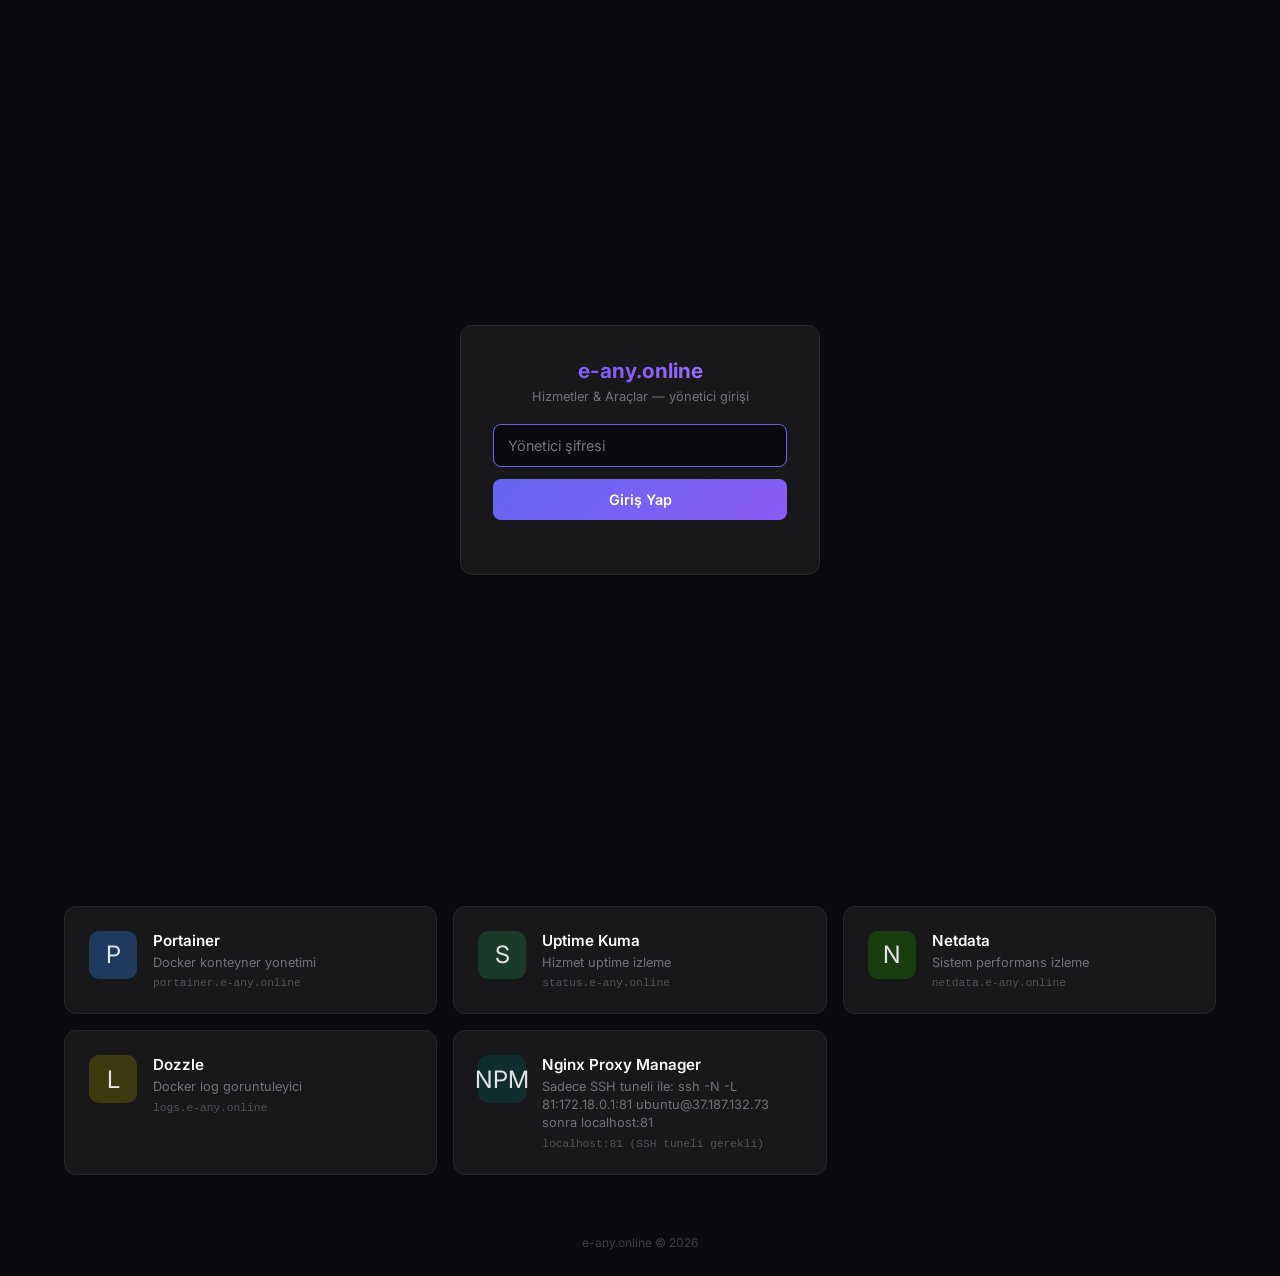
==== index.html @ 3131d8ff "initial: e-any-portal stack" ====
<!DOCTYPE html>
<html lang="tr">
<head>
    <meta charset="utf-8">
    <meta name="viewport" content="width=device-width, initial-scale=1">
    <title>e-any.online</title>
    <style>
        @import url('https://fonts.googleapis.com/css2?family=Inter:wght@300;400;500;600;700&display=swap');

        * { margin: 0; padding: 0; box-sizing: border-box; }

        body {
            font-family: 'Inter', sans-serif;
            background: #0a0a0f;
            color: #e4e4e7;
            min-height: 100vh;
        }

        .hero {
            text-align: center;
            padding: 60px 20px 20px;
        }

        .hero h1 {
            font-size: 2.5rem;
            font-weight: 700;
            background: linear-gradient(135deg, #6366f1, #8b5cf6, #a78bfa);
            -webkit-background-clip: text;
            -webkit-text-fill-color: transparent;
            background-clip: text;
            margin-bottom: 8px;
        }

        .hero p {
            color: #71717a;
            font-size: 1rem;
        }

        .section-title {
            text-align: center;
            padding: 30px 20px 16px;
            font-size: 0.75rem;
            font-weight: 600;
            text-transform: uppercase;
            letter-spacing: 0.1em;
            color: #52525b;
        }

        .grid {
            display: grid;
            grid-template-columns: repeat(auto-fill, minmax(280px, 1fr));
            gap: 16px;
            max-width: 1200px;
            margin: 0 auto;
            padding: 0 24px 40px;
        }

        .card {
            background: #18181b;
            border: 1px solid #27272a;
            border-radius: 12px;
            padding: 24px;
            text-decoration: none;
            color: inherit;
            transition: all 0.2s ease;
            display: flex;
            align-items: flex-start;
            gap: 16px;
            cursor: pointer;
        }

        .card:hover {
            background: #1f1f23;
            border-color: #3f3f46;
            transform: translateY(-2px);
            box-shadow: 0 8px 30px rgba(0,0,0,0.3);
        }

        .card-icon {
            width: 48px;
            height: 48px;
            border-radius: 10px;
            display: flex;
            align-items: center;
            justify-content: center;
            font-size: 1.5rem;
            flex-shrink: 0;
        }

        .card-body h3 {
            font-size: 0.95rem;
            font-weight: 600;
            color: #fafafa;
            margin-bottom: 4px;
        }

        .card-body p {
            font-size: 0.8rem;
            color: #71717a;
            line-height: 1.4;
        }

        .card-url {
            font-size: 0.7rem;
            color: #52525b;
            margin-top: 6px;
            font-family: monospace;
        }

        .bg-blue    { background: #1e3a5f; }
        .bg-purple  { background: #3b1f5e; }
        .bg-green   { background: #1a3a2a; }
        .bg-orange  { background: #3d2b10; }
        .bg-red     { background: #3d1515; }
        .bg-teal    { background: #0f2d2d; }
        .bg-pink    { background: #3d1a2e; }
        .bg-indigo  { background: #1e1f5e; }
        .bg-cyan    { background: #0f2a3d; }
        .bg-yellow  { background: #3d3a10; }
        .bg-emerald { background: #0f3d2a; }
        .bg-rose    { background: #3d1020; }
        .bg-amber   { background: #3d2e0f; }
        .bg-slate   { background: #1e2028; }
        .bg-violet  { background: #2d1b4e; }
        .bg-lime    { background: #1a3d10; }
        .bg-fuchsia { background: #3d0f35; }

        /* ---------- Admin login ---------- */
        #login-overlay {
            position: fixed;
            inset: 0;
            background: #0a0a0f;
            display: flex;
            align-items: center;
            justify-content: center;
            z-index: 1000;
        }

        #login-overlay.hidden { display: none; }

        .login-box {
            width: min(360px, 90vw);
            background: #18181b;
            border: 1px solid #27272a;
            border-radius: 12px;
            padding: 32px;
            text-align: center;
        }

        .login-box h2 {
            font-size: 1.3rem;
            font-weight: 700;
            margin-bottom: 6px;
            background: linear-gradient(135deg, #6366f1, #8b5cf6, #a78bfa);
            -webkit-background-clip: text;
            -webkit-text-fill-color: transparent;
            background-clip: text;
        }

        .login-box p {
            font-size: 0.8rem;
            color: #71717a;
            margin-bottom: 20px;
        }

        .login-box input {
            width: 100%;
            padding: 12px 14px;
            background: #0a0a0f;
            border: 1px solid #3f3f46;
            border-radius: 8px;
            color: #e4e4e7;
            font-size: 0.9rem;
            font-family: 'Inter', sans-serif;
            outline: none;
            margin-bottom: 12px;
        }

        .login-box input:focus { border-color: #6366f1; }

        .login-box button {
            width: 100%;
            padding: 12px;
            background: linear-gradient(135deg, #6366f1, #8b5cf6);
            border: none;
            border-radius: 8px;
            color: #fff;
            font-size: 0.9rem;
            font-weight: 600;
            cursor: pointer;
            font-family: 'Inter', sans-serif;
        }

        .login-box button:hover { opacity: 0.9; }

        .login-error {
            color: #f87171;
            font-size: 0.75rem;
            margin-top: 10px;
            min-height: 1em;
        }

        /* ---------- Admin bar & SSH card ---------- */
        #admin-bar {
            display: none;
            justify-content: space-between;
            align-items: center;
            max-width: 1200px;
            margin: 24px auto -6px;
            padding: 10px 24px;
            background: #18181b;
            border: 1px solid #27272a;
            border-radius: 10px;
            font-size: 0.8rem;
            color: #a1a1aa;
        }

        body.admin #admin-bar { display: flex; }

        #admin-bar .badge {
            background: #1e3a5f;
            color: #93c5fd;
            border-radius: 6px;
            padding: 3px 10px;
            font-size: 0.7rem;
            font-weight: 600;
        }

        #admin-bar button {
            background: none;
            border: 1px solid #3f3f46;
            border-radius: 6px;
            color: #a1a1aa;
            padding: 5px 12px;
            font-size: 0.75rem;
            cursor: pointer;
            font-family: 'Inter', sans-serif;
        }

        #admin-bar button:hover { border-color: #f87171; color: #f87171; }

        #ssh-card {
            display: none;
            background: #18181b;
            border: 1px solid #27272a;
            border-radius: 12px;
            padding: 24px;
            max-width: 1200px;
            margin: 0 auto 40px;
        }

        body.admin #ssh-card { display: block; }

        #ssh-card h3 {
            font-size: 1rem;
            font-weight: 600;
            color: #fafafa;
            margin-bottom: 6px;
        }

        #ssh-card .desc {
            font-size: 0.8rem;
            color: #71717a;
            line-height: 1.5;
            margin-bottom: 16px;
        }

        .cmd-box {
            display: flex;
            align-items: center;
            gap: 10px;
            background: #0a0a0f;
            border: 1px solid #3f3f46;
            border-radius: 8px;
            padding: 12px 14px;
            margin-bottom: 12px;
        }

        .cmd-box code {
            flex: 1;
            font-family: monospace;
            font-size: 0.78rem;
            color: #a5b4fc;
            word-break: break-all;
        }

        .cmd-box button {
            background: #27272a;
            border: 1px solid #3f3f46;
            border-radius: 6px;
            color: #d4d4d8;
            padding: 6px 12px;
            font-size: 0.72rem;
            cursor: pointer;
            white-space: nowrap;
        }

        .cmd-box button:hover { border-color: #6366f1; color: #a5b4fc; }

        #ssh-card ol {
            margin: 12px 0 0 20px;
            font-size: 0.8rem;
            color: #a1a1aa;
            line-height: 1.8;
        }

        #ssh-card a { color: #a5b4fc; }

        @media (max-width: 640px) {
            .hero h1 { font-size: 1.8rem; }
            .grid { grid-template-columns: 1fr; padding: 0 16px 40px; }
            #admin-bar { margin: 16px 16px -6px; }
            #ssh-card { margin: 0 16px 40px; }
        }
    </style>
</head>
<body>
    <div id="login-overlay">
        <div class="login-box">
            <h2>e-any.online</h2>
            <p>Hizmetler &amp; Araçlar — yönetici girişi</p>
            <input type="password" id="admin-pass" placeholder="Yönetici şifresi" autocomplete="current-password" autofocus>
            <button onclick="tryLogin()">Giriş Yap</button>
            <div class="login-error" id="login-error"></div>
        </div>
    </div>

    <div class="hero">
        <h1>e-any.online</h1>
        <p>Hizmetler & Araçlar</p>
    </div>

    <div id="admin-bar">
        <span><span class="badge">ADMIN</span></span>
        <button onclick="logout()">Çıkış</button>
    </div>

    <div class="section-title">AI & Agent Platformlari</div>
    <div class="grid">
        <a class="card" href="https://agentsmesh.e-any.online" target="_blank">
            <div class="card-icon bg-indigo">AM</div>
            <div class="card-body">
                <h3>AgentsMesh</h3>
                <p>AI Agent Workforce Platform — coklu ajan yonetimi</p>
                <div class="card-url">agentsmesh.e-any.online</div>
            </div>
        </a>
        <a class="card" href="https://a0.e-any.online" target="_blank">
            <div class="card-icon bg-purple">A0</div>
            <div class="card-body">
                <h3>Agent Zero</h3>
                <p>Otonom AI ajan platformu</p>
                <div class="card-url">a0.e-any.online</div>
            </div>
        </a>
        <a class="card" href="https://ai.e-any.online" target="_blank">
            <div class="card-icon bg-blue">AI</div>
            <div class="card-body">
                <h3>AI WebUI</h3>
                <p>AI arayuz paneli</p>
                <div class="card-url">ai.e-any.online</div>
            </div>
        </a>

        <a class="card" href="https://deepseek.agentandbot.com" target="_blank">
            <div class="card-icon bg-cyan">DS</div>
            <div class="card-body">
                <h3>DeepSeek</h3>
                <p>DeepSeek arayuzu</p>
                <div class="card-url">deepseek.agentandbot.com</div>
            </div>
        </a>
        <a class="card" href="https://n8n.e-any.online" target="_blank">
            <div class="card-icon bg-orange">n8n</div>
            <div class="card-body">
                <h3>n8n</h3>
                <p>Workflow otomasyon platformu</p>
                <div class="card-url">n8n.e-any.online</div>
            </div>
        </a>
        <a class="card" href="https://windmill.e-any.online" target="_blank">
            <div class="card-icon bg-amber">W</div>
            <div class="card-body">
                <h3>Windmill</h3>
                <p>Script & workflow otomasyon araci</p>
                <div class="card-url">windmill.e-any.online</div>
            </div>
        </a>
    </div>

    <div id="ssh-card">
        <h3>DeepSeek — Alternatif Erisim (SSH Tüneli)</h3>
        <div class="desc">
            Models / Ayarlar sayfalari tasarim geregi yalnizca <code>localhost</code> adreslerinden acilir.
            Domain uzerinden sohbet calisir; tam islevsellik icin asagidaki SSH tüneli ile acin.
        </div>
        <div class="cmd-box">
            <code id="ssh-cmd">ssh -N -L 5174:172.18.0.1:5174 ubuntu@37.187.132.73</code>
            <button onclick="copyCmd()">Kopyala</button>
        </div>
        <ol>
            <li>Yukaridaki komutu kendi bilgisayarinizda terminalde calistirin.</li>
            <li>Tarayicida <a href="http://localhost:5174" target="_blank">http://localhost:5174</a> adresini acin.</li>
            <li>Settings &rarr; Models dahil tum ozellikler calisir (API anahtari sunucuda zaten tanimli).</li>
        </ol>
    </div>

    <div class="section-title">Uygulamalar</div>
    <div class="grid">
        <a class="card" href="https://agentandbot.com" target="_blank">
            <div class="card-icon bg-violet">AB</div>
            <div class="card-body">
                <h3>AgentAndBot</h3>
                <p>Agent and Bot ana platform</p>
                <div class="card-url">agentandbot.com</div>
            </div>
        </a>
        <a class="card" href="https://cv.agentandbot.com" target="_blank">
            <div class="card-icon bg-green">CV</div>
            <div class="card-body">
                <h3>CV Generator</h3>
                <p>AI destekli CV olusturucu</p>
                <div class="card-url">cv.agentandbot.com</div>
            </div>
        </a>
        <a class="card" href="https://kadro.agentandbot.com" target="_blank">
            <div class="card-icon bg-emerald">K</div>
            <div class="card-body">
                <h3>Kadro Platform</h3>
                <p>Kadro yonetim platformu</p>
                <div class="card-url">kadro.agentandbot.com</div>
            </div>
        </a>
        <a class="card" href="https://orca.e-any.online" target="_blank">
            <div class="card-icon bg-rose">O</div>
            <div class="card-body">
                <h3>Orca IDE</h3>
                <p>Web tabanli gelistirme ortami</p>
                <div class="card-url">orca.e-any.online</div>
            </div>
        </a>
        <a class="card" href="https://9router.e-any.online" target="_blank">
            <div class="card-icon bg-slate">9R</div>
            <div class="card-body">
                <h3>9Router</h3>
                <p>Router yonetim araci</p>
                <div class="card-url">9router.e-any.online</div>
            </div>
        </a>
        <a class="card" href="https://desktop.e-any.online" target="_blank">
            <div class="card-icon bg-fuchsia">D</div>
            <div class="card-body">
                <h3>Desktop</h3>
                <p>Uzak masaustu erisimi</p>
                <div class="card-url">desktop.e-any.online</div>
            </div>
        </a>
    </div>

    <div class="section-title">Yonetim & Izleme</div>
    <div class="grid">
        <a class="card" href="https://portainer.e-any.online" target="_blank">
            <div class="card-icon bg-blue">P</div>
            <div class="card-body">
                <h3>Portainer</h3>
                <p>Docker konteyner yonetimi</p>
                <div class="card-url">portainer.e-any.online</div>
            </div>
        </a>
        <a class="card" href="https://status.e-any.online" target="_blank">
            <div class="card-icon bg-green">S</div>
            <div class="card-body">
                <h3>Uptime Kuma</h3>
                <p>Hizmet uptime izleme</p>
                <div class="card-url">status.e-any.online</div>
            </div>
        </a>
        <a class="card" href="https://netdata.e-any.online" target="_blank">
            <div class="card-icon bg-lime">N</div>
            <div class="card-body">
                <h3>Netdata</h3>
                <p>Sistem performans izleme</p>
                <div class="card-url">netdata.e-any.online</div>
            </div>
        </a>
        <a class="card" href="https://logs.e-any.online" target="_blank">
            <div class="card-icon bg-yellow">L</div>
            <div class="card-body">
                <h3>Dozzle</h3>
                <p>Docker log goruntuleyici</p>
                <div class="card-url">logs.e-any.online</div>
            </div>
        </a>
        <a class="card" href="http://localhost:81" target="_blank">
            <div class="card-icon bg-teal">NPM</div>
            <div class="card-body">
                <h3>Nginx Proxy Manager</h3>
                <p>Sadece SSH tuneli ile: ssh -N -L 81:172.18.0.1:81 ubuntu@37.187.132.73 sonra localhost:81</p>
                <div class="card-url">localhost:81 (SSH tuneli gerekli)</div>
            </div>
        </a>
    </div>

    <div style="text-align:center; padding: 20px; color: #3f3f46; font-size: 0.75rem;">
        e-any.online &copy; 2026
    </div>

    <script>
        // SHA-256 hash of the admin password. Change both to rotate.
        const ADMIN_HASH = '7fc42249ab45bc3749f7c5b51aef2d71fdb82b19002050424203fefb275683ad';

        async function sha256(text) {
            const buf = await crypto.subtle.digest('SHA-256', new TextEncoder().encode(text));
            return [...new Uint8Array(buf)].map(b => b.toString(16).padStart(2, '0')).join('');
        }

        async function tryLogin() {
            const input = document.getElementById('admin-pass');
            const err = document.getElementById('login-error');
            const hash = await sha256(input.value);
            if (hash === ADMIN_HASH) {
                sessionStorage.setItem('eany-admin', '1');
                grantAccess();
            } else {
                err.textContent = 'Hatali sifre, tekrar deneyin.';
                input.value = '';
                input.focus();
            }
        }

        function grantAccess() {
            document.getElementById('login-overlay').classList.add('hidden');
            document.body.classList.add('admin');
        }

        function logout() {
            sessionStorage.removeItem('eany-admin');
            location.reload();
        }

        function copyCmd() {
            navigator.clipboard.writeText(document.getElementById('ssh-cmd').textContent);
        }

        document.getElementById('admin-pass').addEventListener('keydown', e => {
            if (e.key === 'Enter') tryLogin();
        });

        if (sessionStorage.getItem('eany-admin') === '1') grantAccess();
    </script>
</body>
</html>
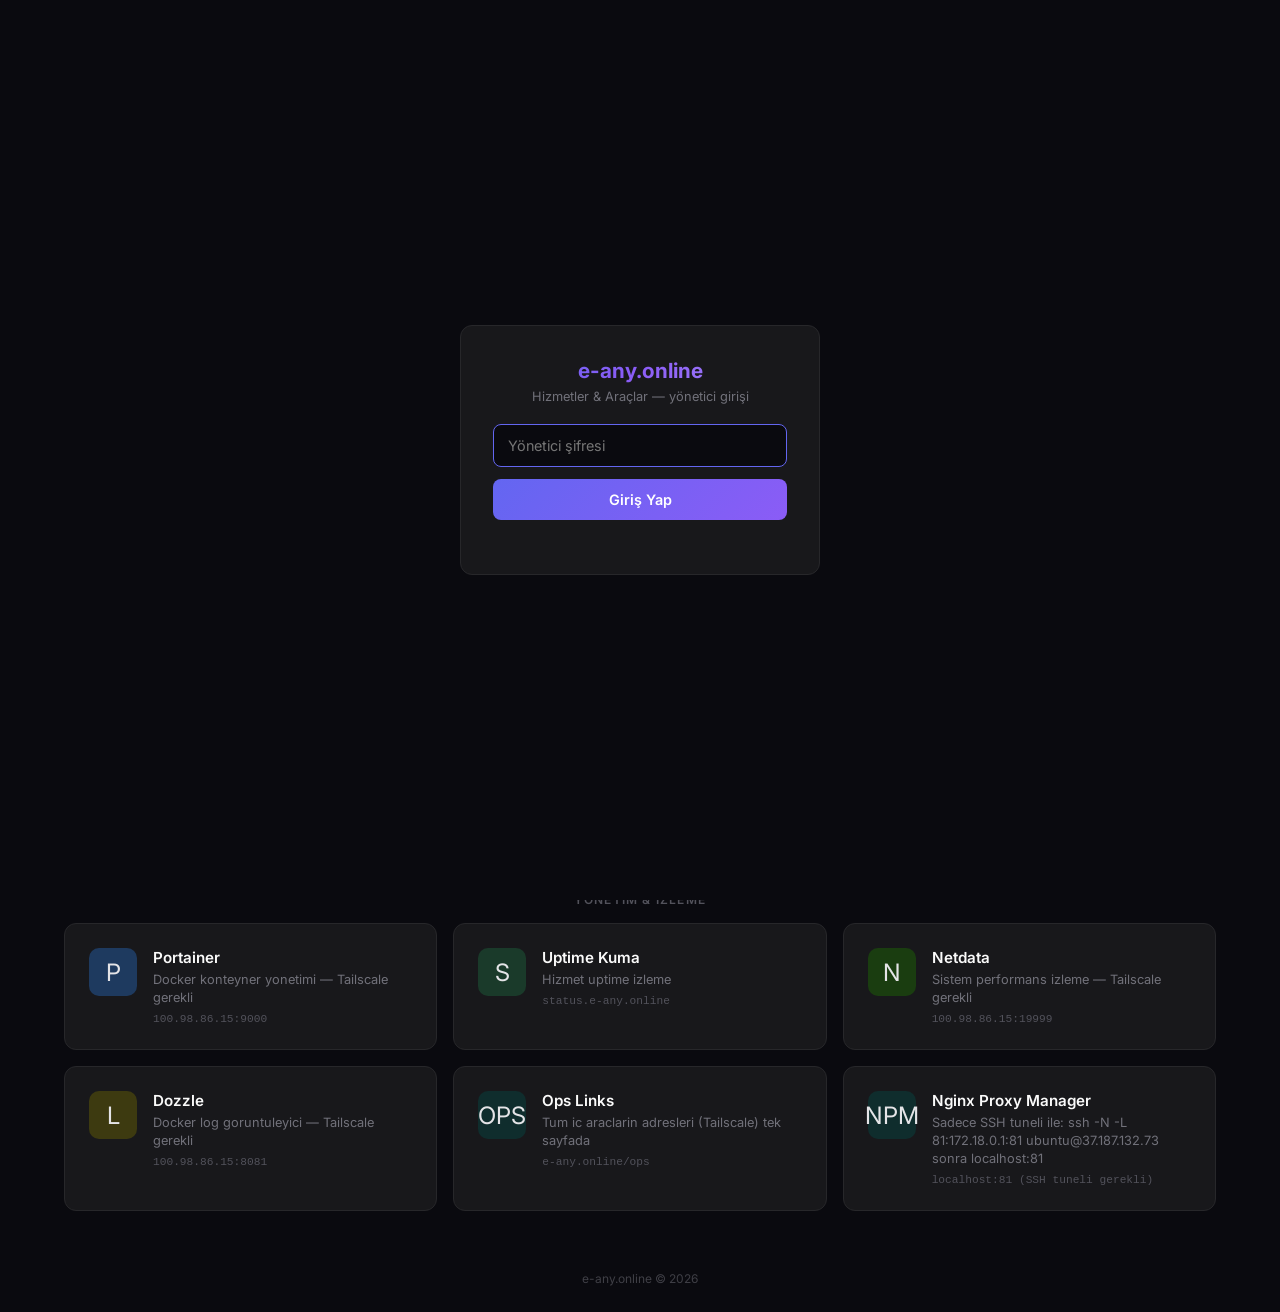
==== commit 41a70823: "feat(portal): add ops links and tailscale direct URLs" ====
--- a/index.html
+++ b/index.html
@@ -345,12 +345,12 @@
                 <div class="card-url">agentsmesh.e-any.online</div>
             </div>
         </a>
-        <a class="card" href="https://a0.e-any.online" target="_blank">
+        <a class="card" href="http://100.98.86.15:8090" target="_blank">
             <div class="card-icon bg-purple">A0</div>
             <div class="card-body">
                 <h3>Agent Zero</h3>
-                <p>Otonom AI ajan platformu</p>
-                <div class="card-url">a0.e-any.online</div>
+                <p>Otonom AI ajan platformu — Tailscale gerekli</p>
+                <div class="card-url">100.98.86.15:8090</div>
             </div>
         </a>
         <a class="card" href="https://ai.e-any.online" target="_blank">
@@ -431,12 +431,12 @@
                 <div class="card-url">kadro.agentandbot.com</div>
             </div>
         </a>
-        <a class="card" href="https://orca.e-any.online" target="_blank">
+        <a class="card" href="http://100.98.86.15:6768" target="_blank">
             <div class="card-icon bg-rose">O</div>
             <div class="card-body">
                 <h3>Orca IDE</h3>
-                <p>Web tabanli gelistirme ortami</p>
-                <div class="card-url">orca.e-any.online</div>
+                <p>Web tabanli gelistirme ortami — Tailscale gerekli</p>
+                <div class="card-url">100.98.86.15:6768</div>
             </div>
         </a>
         <a class="card" href="https://9router.e-any.online" target="_blank">
@@ -459,12 +459,12 @@
 
     <div class="section-title">Yonetim & Izleme</div>
     <div class="grid">
-        <a class="card" href="https://portainer.e-any.online" target="_blank">
+        <a class="card" href="http://100.98.86.15:9000" target="_blank">
             <div class="card-icon bg-blue">P</div>
             <div class="card-body">
                 <h3>Portainer</h3>
-                <p>Docker konteyner yonetimi</p>
-                <div class="card-url">portainer.e-any.online</div>
+                <p>Docker konteyner yonetimi — Tailscale gerekli</p>
+                <div class="card-url">100.98.86.15:9000</div>
             </div>
         </a>
         <a class="card" href="https://status.e-any.online" target="_blank">
@@ -475,20 +475,28 @@
                 <div class="card-url">status.e-any.online</div>
             </div>
         </a>
-        <a class="card" href="https://netdata.e-any.online" target="_blank">
+        <a class="card" href="http://100.98.86.15:19999" target="_blank">
             <div class="card-icon bg-lime">N</div>
             <div class="card-body">
                 <h3>Netdata</h3>
-                <p>Sistem performans izleme</p>
-                <div class="card-url">netdata.e-any.online</div>
-            </div>
-        </a>
-        <a class="card" href="https://logs.e-any.online" target="_blank">
+                <p>Sistem performans izleme — Tailscale gerekli</p>
+                <div class="card-url">100.98.86.15:19999</div>
+            </div>
+        </a>
+        <a class="card" href="http://100.98.86.15:8081" target="_blank">
             <div class="card-icon bg-yellow">L</div>
             <div class="card-body">
                 <h3>Dozzle</h3>
-                <p>Docker log goruntuleyici</p>
-                <div class="card-url">logs.e-any.online</div>
+                <p>Docker log goruntuleyici — Tailscale gerekli</p>
+                <div class="card-url">100.98.86.15:8081</div>
+            </div>
+        </a>
+        <a class="card" href="/ops" target="_blank">
+            <div class="card-icon bg-teal">OPS</div>
+            <div class="card-body">
+                <h3>Ops Links</h3>
+                <p>Tum ic araclarin adresleri (Tailscale) tek sayfada</p>
+                <div class="card-url">e-any.online/ops</div>
             </div>
         </a>
         <a class="card" href="http://localhost:81" target="_blank">
